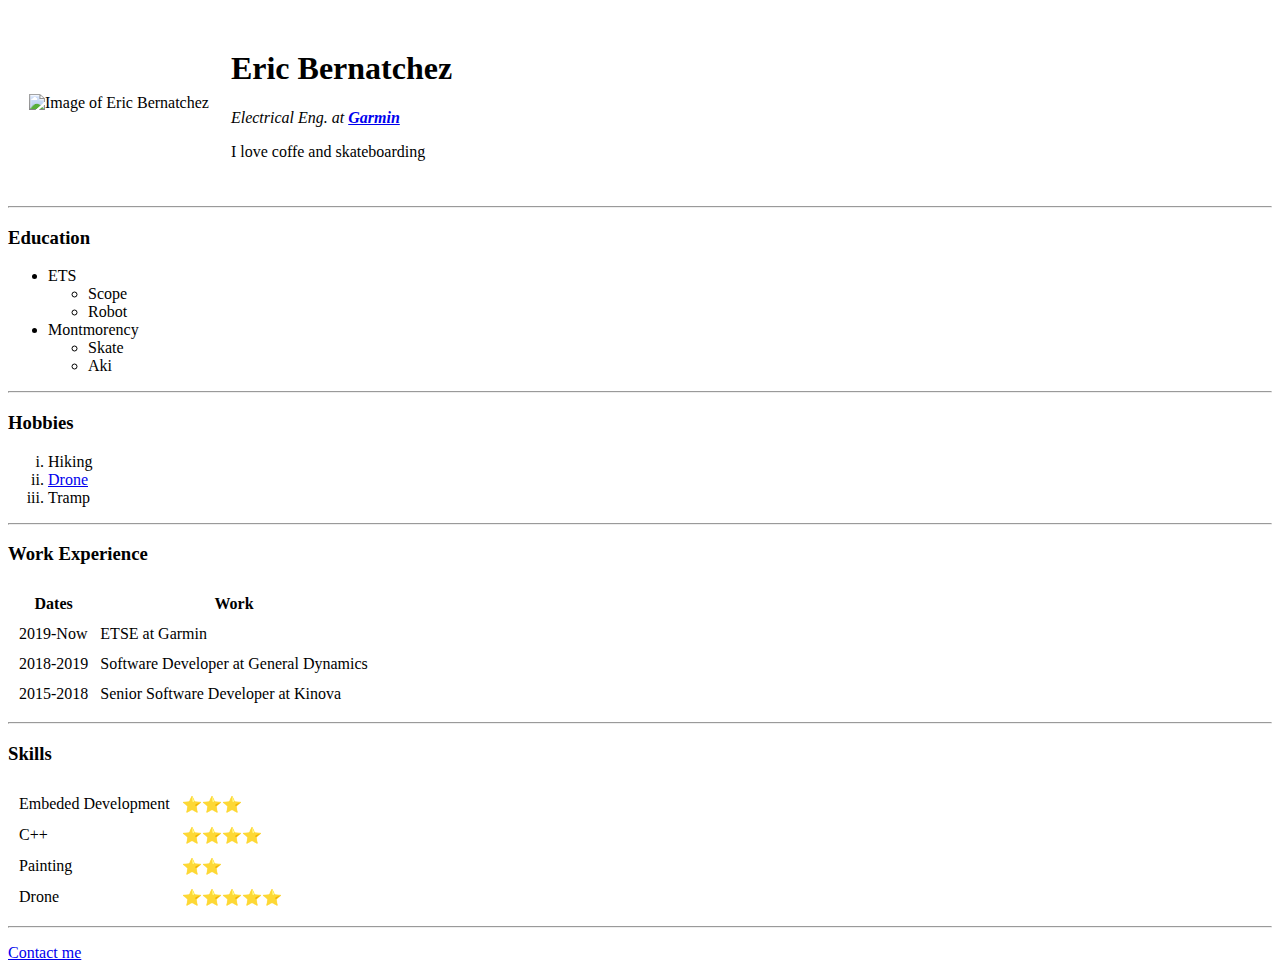
==== index.html @ bf6a38d4 "Initial CV website files" ====
<!DOCTYPE html>
<html>
    <head>
        <meta charset="UTF-8">    
        <title>😎 Eric's Personal Site</title>
    </head>
    <body>
        <table cellspacing="20">
            <tr>
                <td>
                    <img src="images/ericbernatchez.jfif" alt="Image of Eric Bernatchez">
                </td>
                <td>
                    <h1>Eric Bernatchez</h1>
                    <p><em>Electrical Eng. at <strong><a href="https://www.garmin.com/en-CA/">Garmin</a></strong></em></p>
                    <p>I love coffe and skateboarding</p> 
                </td>
            </tr>
        </table>
        
        <hr>
        
        <h3>Education</h3>
        <ul>
            <li>ETS
                <ul>
                    <li>Scope</li>
                    <li>Robot</li>
                </ul>
            </li>
            <li>Montmorency
                <ul>
                    <li>Skate</li>
                    <li>Aki</li>
                </ul>
            </li>
            
        </ul>

        <hr>

        <h3>Hobbies</h3>
        <ol type="i">
            <li>Hiking</li>
            <li><a href="https://www.youtube.com/watch?v=KIouD0qyxmQ">Drone</a></li>
            <li>Tramp</li>
        </ol>

        <hr>

        <h3>Work Experience</h3>
        <table cellspacing="10">
            <thead>
                <th>Dates</th>
                <th>Work</th>
            </thead>
            <body>
                <tr>
                    <td>2019-Now</td>
                    <td>ETSE at Garmin</td>                    
                </tr>
                <tr>
                    <td>2018-2019</td>
                    <td>Software Developer at General Dynamics</td>                    
                </tr>
                <tr>
                    <td>2015-2018</td>
                    <td>Senior Software Developer at Kinova</td>                    
                </tr>
            </body>
        </table>

        <hr>

        <h3>Skills</h3>
        <table cellspacing="10">
            <body>
                <tr>
                    <td>Embeded Development</td>
                    <td>⭐⭐⭐</td> 
                </tr>
                <tr>
                    <td>C++</td>
                    <td>⭐⭐⭐⭐</td> 
                </tr>
                <tr>
                    <td>Painting</td>
                    <td>⭐⭐</td> 
                </tr>
                <tr>
                    <td>Drone</td>
                    <td>⭐⭐⭐⭐⭐</td> 
                </tr>
            </body>
        </table>        

                
        <hr>
        
        <p><a href="contacts.html">Contact me</a></p>
    </body>
</html>
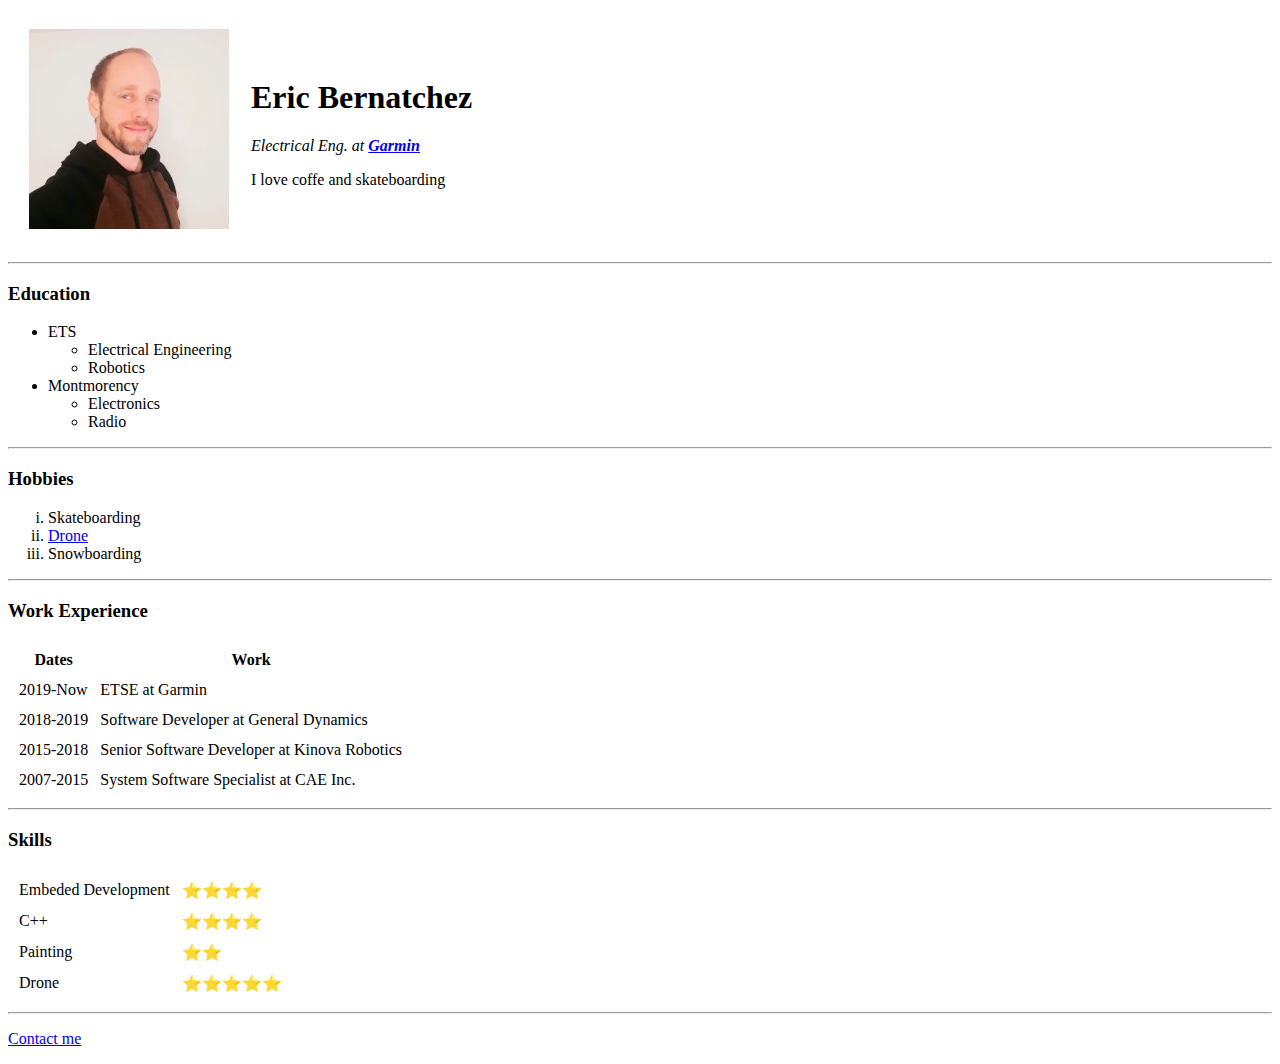
==== commit d8e43ef9: "Add real info" ====
--- a/index.html
+++ b/index.html
@@ -24,14 +24,14 @@
         <ul>
             <li>ETS
                 <ul>
-                    <li>Scope</li>
-                    <li>Robot</li>
+                    <li>Electrical Engineering</li>
+                    <li>Robotics</li>
                 </ul>
             </li>
             <li>Montmorency
                 <ul>
-                    <li>Skate</li>
-                    <li>Aki</li>
+                    <li>Electronics</li>
+                    <li>Radio</li>
                 </ul>
             </li>
             
@@ -41,9 +41,9 @@
 
         <h3>Hobbies</h3>
         <ol type="i">
-            <li>Hiking</li>
+            <li>Skateboarding</li>
             <li><a href="https://www.youtube.com/watch?v=KIouD0qyxmQ">Drone</a></li>
-            <li>Tramp</li>
+            <li>Snowboarding</li>
         </ol>
 
         <hr>
@@ -65,7 +65,11 @@
                 </tr>
                 <tr>
                     <td>2015-2018</td>
-                    <td>Senior Software Developer at Kinova</td>                    
+                    <td>Senior Software Developer at Kinova Robotics</td>                    
+                </tr>
+                <tr>
+                    <td>2007-2015</td>
+                    <td>System Software Specialist at CAE Inc.</td>                    
                 </tr>
             </body>
         </table>
@@ -77,7 +81,7 @@
             <body>
                 <tr>
                     <td>Embeded Development</td>
-                    <td>⭐⭐⭐</td> 
+                    <td>⭐⭐⭐⭐</td> 
                 </tr>
                 <tr>
                     <td>C++</td>
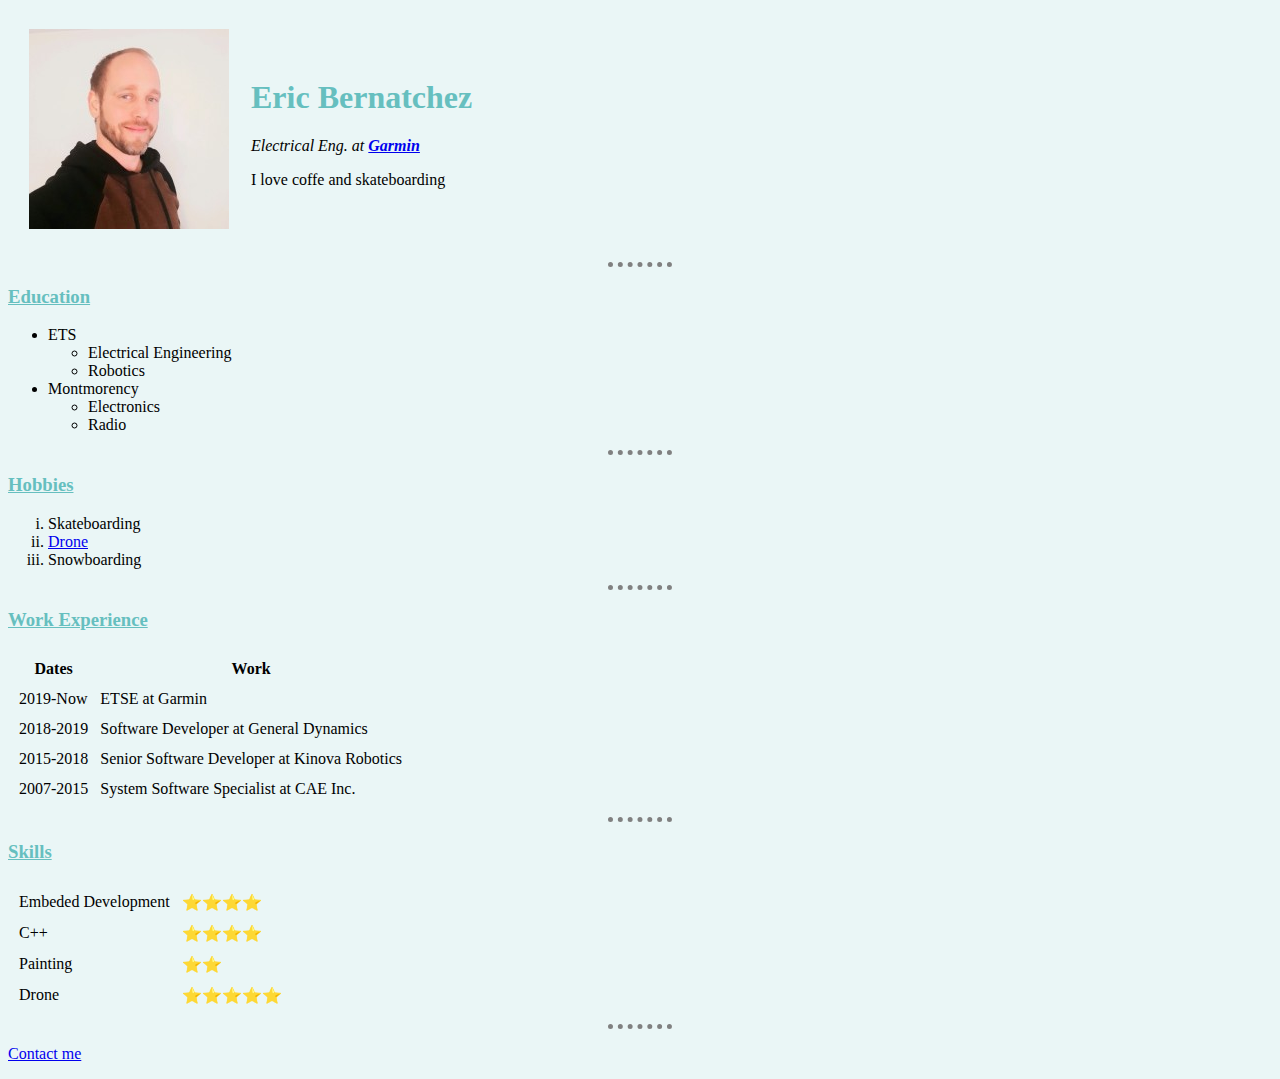
==== commit 66fa896b: "Add css" ====
--- a/index.html
+++ b/index.html
@@ -3,6 +3,7 @@
     <head>
         <meta charset="UTF-8">    
         <title>😎 Eric's Personal Site</title>
+        <link rel="stylesheet" href="css/styles.css">
     </head>
     <body>
         <table cellspacing="20">
--- a/css/styles.css
+++ b/css/styles.css
@@ -0,0 +1,20 @@
+body{
+    background-color: #EAf6f6;
+}
+
+hr{
+    border-style: dotted none none none;
+    height: 0px;
+    border-width:5px;
+    width: 5%;
+    border-color:grey;
+}
+
+h1{
+    color: #66BFBF;
+}
+
+h3{
+    color: #66BFBF;
+    text-decoration: underline;
+}
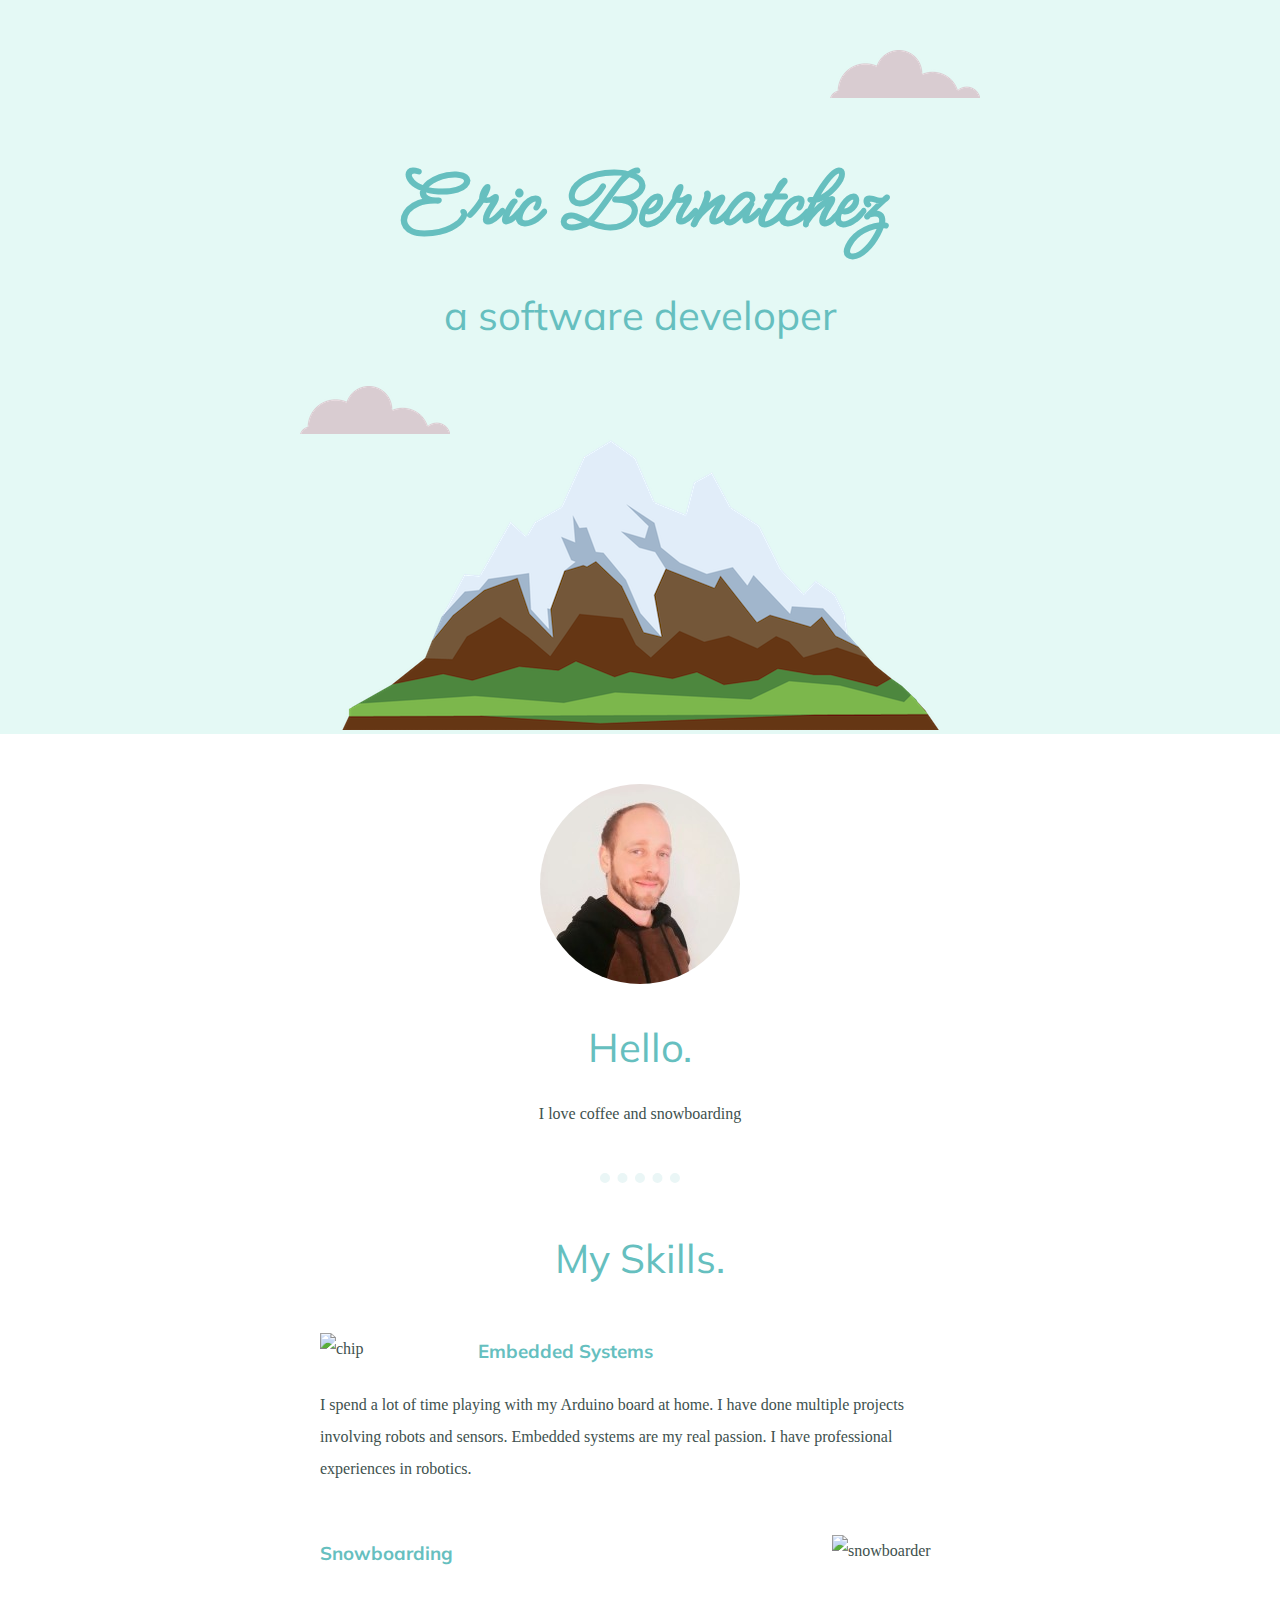
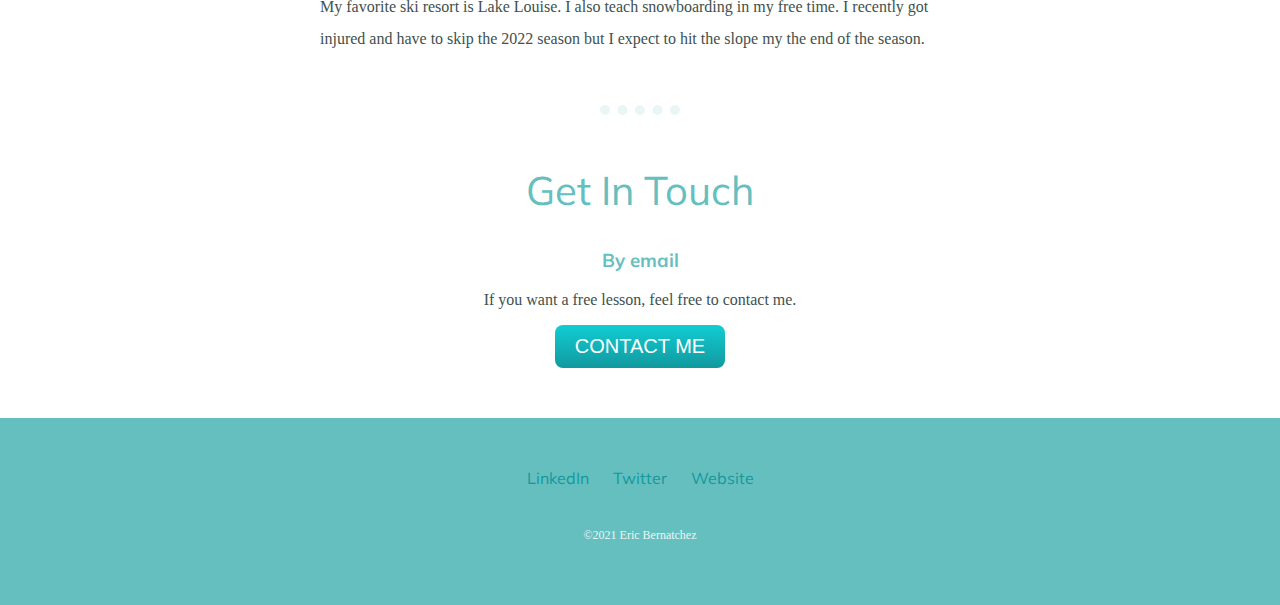
==== commit a6ae7d77: "Updated with CSS" ====
--- a/index.html
+++ b/index.html
@@ -1,107 +1,61 @@
 <!DOCTYPE html>
-<html>
-    <head>
-        <meta charset="UTF-8">    
-        <title>😎 Eric's Personal Site</title>
-        <link rel="stylesheet" href="css/styles.css">
-    </head>
-    <body>
-        <table cellspacing="20">
-            <tr>
-                <td>
-                    <img src="images/ericbernatchez.jfif" alt="Image of Eric Bernatchez">
-                </td>
-                <td>
-                    <h1>Eric Bernatchez</h1>
-                    <p><em>Electrical Eng. at <strong><a href="https://www.garmin.com/en-CA/">Garmin</a></strong></em></p>
-                    <p>I love coffe and skateboarding</p> 
-                </td>
-            </tr>
-        </table>
+<head>
+    <meta charset="UTF-8">
+    <title>Eric Bernatchez</title>
+    <link rel="stylesheet" href="css/styles.css">
+    <link rel="icon" href="favicon.ico">
+    <link rel="preconnect" href="https://fonts.googleapis.com">
+    <link rel="preconnect" href="https://fonts.gstatic.com" crossorigin>
+    <link href="https://fonts.googleapis.com/css2?family=Meow+Script&family=Mulish&display=swap" rel="stylesheet">
+</head>
+<body>
+    <div class="top-container">
+        <img src="images/cloud.png" class="top-cloud" alt="cloud-image">
+        <h1>Eric Bernatchez</h1>
+        <h2>a software developer</h2>
+        <img src="images/cloud.png" class= "lower-cloud" alt="cloud-image">
+        <img src="images/mountain.png" class ="moutain" alt="mountain-image">
+    </div>
+    
+    <div class="middle-container">
+        <div class="profile">
+            <img src="images/ericbernatchez.jfif" alt="Picture of me" class="my-picture">
+            <h2>Hello.</h2>
+            <p>I love coffee and snowboarding</p>
+        </div>
+        <hr>
+        <div class="skills">
+            <h2>My Skills.</h2>
+            <div class="skill-row">
+            <img src="https://cdn-icons-png.flaticon.com/128/900/900618.png" alt="chip" class="chip-img">
+            <h3>Embedded Systems</h3>
+            <p>I spend a lot of time playing with my Arduino board at home. I have done multiple projects involving robots and sensors. Embedded systems are my real passion. I have professional experiences in robotics.</p>
+            </div>
+            <div class="skill-row">
+            <img src="https://cdn-icons-png.flaticon.com/128/625/625453.png" alt="snowboarder" class="snowboard-img">
+            <h3>Snowboarding</h3>
+            <p>My favorite ski resort is Lake Louise. I also teach snowboarding in my free time. I recently got injured and have to skip the 2022 season but I expect to hit the slope my the end of the season.</p>
+            </div>
+        </div>
+        <hr>
+        <div class="contact-me">
+            <h2>Get In Touch</h2>
+            <h3>By email</h3>
+            <p>If you want a free lesson, feel free to contact me.</p>
+            <a class="btn" href="mailto:eric.bernatchez@gmail.com">CONTACT ME</a>
+        </div>
+    </div>
+      
+      
+    <div class="bottom-container">
+        <div class>
+            <a class="footer-link" href="https://www.linkedin.com/">LinkedIn</a>
+            <a class="footer-link" href="https://twitter.com/">Twitter</a>
+            <a class="footer-link" href="https://www.appbrewery.co/">Website</a>
+        </div>
+        <p class="copy-right">©2021 Eric Bernatchez</p>
+    </div>
         
-        <hr>
-        
-        <h3>Education</h3>
-        <ul>
-            <li>ETS
-                <ul>
-                    <li>Electrical Engineering</li>
-                    <li>Robotics</li>
-                </ul>
-            </li>
-            <li>Montmorency
-                <ul>
-                    <li>Electronics</li>
-                    <li>Radio</li>
-                </ul>
-            </li>
-            
-        </ul>
-
-        <hr>
-
-        <h3>Hobbies</h3>
-        <ol type="i">
-            <li>Skateboarding</li>
-            <li><a href="https://www.youtube.com/watch?v=KIouD0qyxmQ">Drone</a></li>
-            <li>Snowboarding</li>
-        </ol>
-
-        <hr>
-
-        <h3>Work Experience</h3>
-        <table cellspacing="10">
-            <thead>
-                <th>Dates</th>
-                <th>Work</th>
-            </thead>
-            <body>
-                <tr>
-                    <td>2019-Now</td>
-                    <td>ETSE at Garmin</td>                    
-                </tr>
-                <tr>
-                    <td>2018-2019</td>
-                    <td>Software Developer at General Dynamics</td>                    
-                </tr>
-                <tr>
-                    <td>2015-2018</td>
-                    <td>Senior Software Developer at Kinova Robotics</td>                    
-                </tr>
-                <tr>
-                    <td>2007-2015</td>
-                    <td>System Software Specialist at CAE Inc.</td>                    
-                </tr>
-            </body>
-        </table>
-
-        <hr>
-
-        <h3>Skills</h3>
-        <table cellspacing="10">
-            <body>
-                <tr>
-                    <td>Embeded Development</td>
-                    <td>⭐⭐⭐⭐</td> 
-                </tr>
-                <tr>
-                    <td>C++</td>
-                    <td>⭐⭐⭐⭐</td> 
-                </tr>
-                <tr>
-                    <td>Painting</td>
-                    <td>⭐⭐</td> 
-                </tr>
-                <tr>
-                    <td>Drone</td>
-                    <td>⭐⭐⭐⭐⭐</td> 
-                </tr>
-            </body>
-        </table>        
-
-                
-        <hr>
-        
-        <p><a href="contacts.html">Contact me</a></p>
-    </body>
+    </div>    
+</body>
 </html>--- a/css/styles.css
+++ b/css/styles.css
@@ -1,20 +1,142 @@
+/* --- Tag Selector --- */
 body{
-    background-color: #EAf6f6;
+    margin: 0;
+    color: #40514E;
+}
+
+h1{
+    font-family: "Meow Script", arial;
+    margin: 50px auto 0 auto;
+    font-size: 5.6em;
+    color: #66BFBF;
+}
+
+h2{
+    font-family: "Mulish", arial;
+    font-size:2.5rem;
+    color: #66BFBF;
+    font-weight:normal;
+}
+
+h3{
+    font-family: "Mulish", arial;
+    color: #66BFBF;
 }
 
 hr{
     border-style: dotted none none none;
-    height: 0px;
-    border-width:5px;
-    width: 5%;
-    border-color:grey;
+    border-color: #EAF6F6;
+    border-width:10px;
+    width:80px;
+    margin: 50px auto 50px auto;
 }
 
-h1{
-    color: #66BFBF;
+.my-picture{
+    border-radius: 50%
 }
 
-h3{
-    color: #66BFBF;
-    text-decoration: underline;
+/* --- Class Selector --- */
+.top-container{
+    position:relative;
+    padding-top: 100px;
+    background-color: #E4F9F5;
+    text-align:center;
 }
+
+.middle-container{
+    padding-top: 50px;
+    text-align: center;
+    padding-bottom: 50px;
+}
+
+.bottom-container{
+    padding-top: 50px;
+    padding-bottom: 50px;
+    background-color: #66BFBF;
+    text-align:center;
+}
+
+.mountain{
+    position:inline-block;
+    margin: 0 auto 0 auto;
+    
+}
+
+.top-cloud{
+    position: absolute;
+    top:50px;
+    right: 300px;
+}
+
+.lower-cloud{
+    position: absolute;
+    bottom:300px;
+    left: 300px;
+}
+
+.skill-row{
+    width:50%;
+    margin: 50px auto 50px auto;
+    text-align:left;
+    line-height: 2;
+}
+
+.chip-img{
+    width: 20%;
+    float: left;
+    margin-right:30px;
+}
+
+.snowboard-img{
+    width: 20%;
+    float: right;
+    margin-left:30px;  
+}
+
+.footer-link{
+    font-family: "Mulish", arial;
+    color: #11999E;
+    text-decoration: none;
+    margin-left:10px;
+    margin-right:10px;
+}
+
+.footer-link:hover{
+    color: #EAF6F6;
+}
+
+.copy-right{
+    color: #EAF6F6;
+    margin-top:40px;
+    font-size: 0.75rem;
+}
+
+.btn {
+    background: #11cdd4;
+    background-image: -webkit-linear-gradient(top, #11cdd4, #11999e);
+    background-image: -moz-linear-gradient(top, #11cdd4, #11999e);
+    background-image: -ms-linear-gradient(top, #11cdd4, #11999e);
+    background-image: -o-linear-gradient(top, #11cdd4, #11999e);
+    background-image: linear-gradient(to bottom, #11cdd4, #11999e);
+    -webkit-border-radius: 8;
+    -moz-border-radius: 8;
+    border-radius: 8px;
+    font-family: Arial;
+    color: #ffffff;
+    font-size: 20px;
+    padding: 10px 20px 10px 20px;
+    text-decoration: none;
+    display:inline-block;
+  }
+  
+  .btn:hover {
+    background: #30e3cb;
+    background-image: -webkit-linear-gradient(top, #30e3cb, #2bc4ad);
+    background-image: -moz-linear-gradient(top, #30e3cb, #2bc4ad);
+    background-image: -ms-linear-gradient(top, #30e3cb, #2bc4ad);
+    background-image: -o-linear-gradient(top, #30e3cb, #2bc4ad);
+    background-image: linear-gradient(to bottom, #30e3cb, #2bc4ad);
+    text-decoration: none;
+  }
+
+/* --- ID Selector --- */